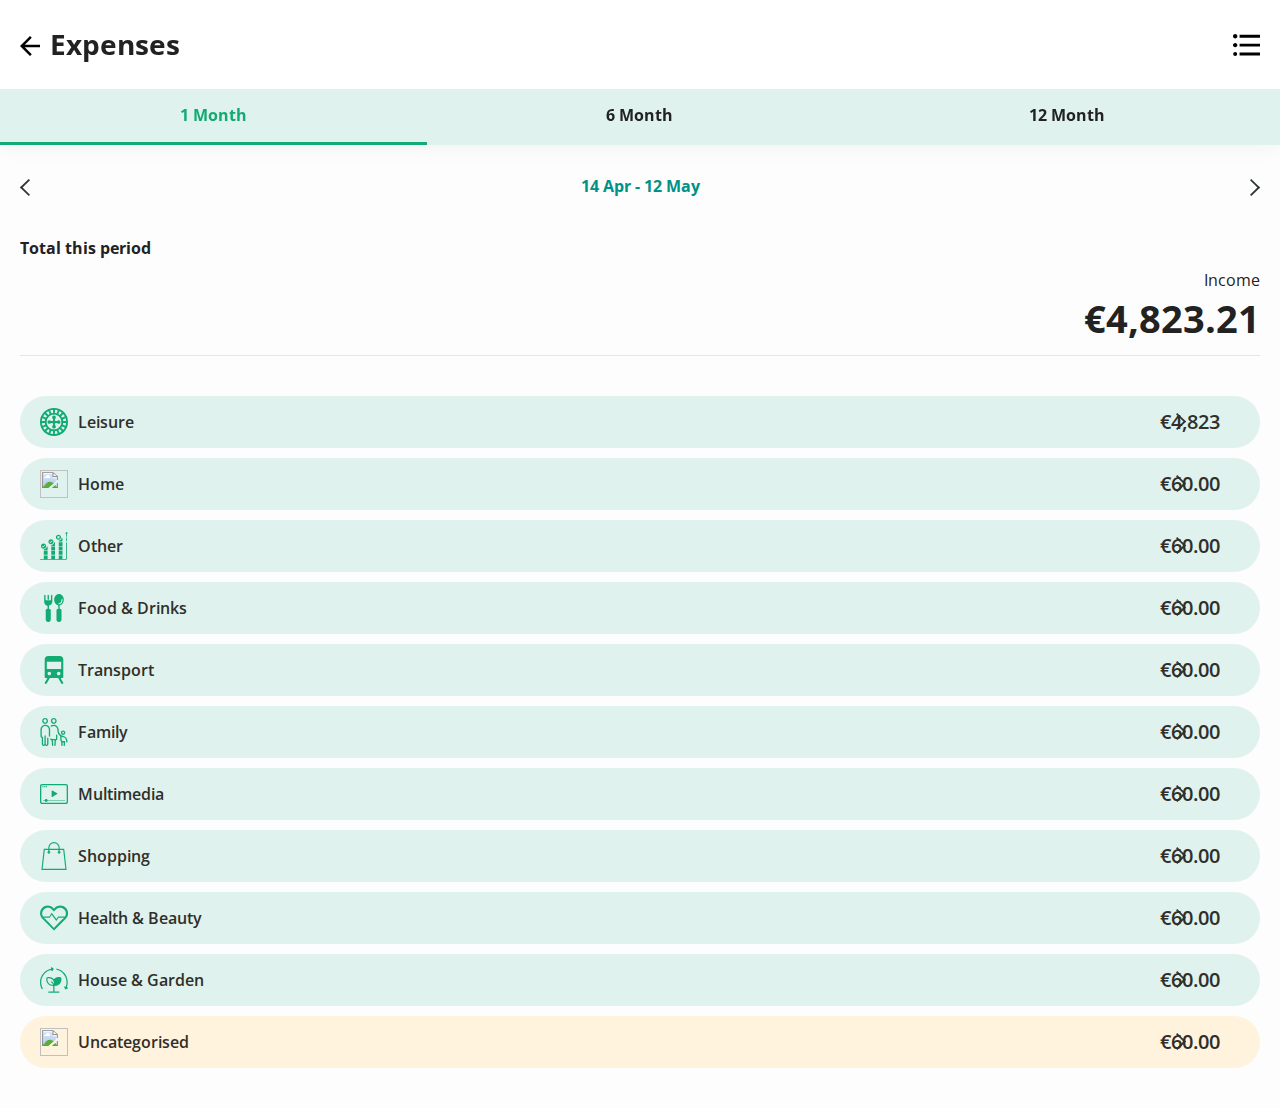
==== html/expense.html @ 887ee276 "html hisab" ====
<!DOCTYPE html>
<html lang="en">
<head>
<meta charset="utf-8">
<meta http-equiv="X-UA-Compatible" content="IE=edge">
<meta name="viewport" content="width=device-width, initial-scale=1, maximum-scale=1, user-scalable=0"/>
<meta name="description" content="">
<meta name="author" content="">
<title>Logging In</title>
<link href="css/all.min.css" rel="stylesheet">
<link href="css/slick-theme.css" rel="stylesheet">
<link href="css/slick.css" rel="stylesheet">
<link href="css/apexcharts.css" rel="stylesheet">
<link href="scss/style.css" rel="stylesheet">
</head>
<body class="green-theme">

<div class="top-bar-spacer"></div>
<div class="top-bar pb-0">
    <div class="default-lr-space d-flex justify-between align-center">
        <div class="top-bar-left">
            <a href="#" class="back-btn"><img src="images/arrow_back_icon.svg"></a>
            <h3>Expenses</h3>
        </div>
        <ul class="top-bar-right-menu">
            <li><a href="#"><img src="images/bulleted_format_list_icon.svg"></a></li>
        </ul>
    </div>
    <div class="tabs-list">
        <ul class="tabs">
            <li class="tab-link current" data-tab="month-1">1 Month</li>
            <li class="tab-link" data-tab="month-6">6 Month</li>
            <li class="tab-link" data-tab="month-12">12 Month</li>
        </ul>
    </div>
</div>

<div class="middle-content-block">

    <div class="tab-panel-block">
        <div class="tabs-content">
            <div id="month-1" class="tab-content current">
                <div class="default-lr-space tab-content-box">
                    <div class="income-content-box">
                        <div class="date-box">
                            <a href="#" class="np-angle prev-date"><img src="images/left_angle.svg"></a>
                            <label>14 Apr - 12 May</label>
                            <a href="#" class="np-angle next-date"><img src="images/right_angle.svg"></a>
                        </div>
                        <div class="total-this-period">
                            <p><strong>Total this period</strong></p>
                            <div class="text-right">
                                <p>Income</p>
                                <h1>&euro;4,823.21</h1>
                            </div>
                        </div>
                        <div class="ic-button-block">
                            <div class="button-style lightgreen-btn">
                                <a href="#" class="overlay-link"></a>
                                <div class="pb-left">
                                    <span class="period-icon">
                                        <img src="images/leisure_green.svg">
                                    </span>
                                    <h6>Leisure</h6>
                                </div>
                                <h5 class="period-price">&euro;4,823</h5>
                            </div>
                            <div class="button-style lightgreen-btn">
                                <a href="#" class="overlay-link"></a>
                                <div class="pb-left">
                                    <span class="period-icon">
                                        <img src="images/home.svg">
                                    </span>
                                    <h6>Home</h6>
                                </div>
                                <h5 class="period-price">&euro;60.00</h5>
                            </div>
                            <div class="button-style lightgreen-btn">
                                <a href="#" class="overlay-link"></a>
                                <div class="pb-left">
                                    <span class="period-icon">
                                        <img src="images/income-green.svg">
                                    </span>
                                    <h6>Other</h6>
                                </div>
                                <h5 class="period-price">&euro;60.00</h5>
                            </div>
                            <div class="button-style lightgreen-btn">
                                <a href="#" class="overlay-link"></a>
                                <div class="pb-left">
                                    <span class="period-icon">
                                        <img src="images/food-drink.svg">
                                    </span>
                                    <h6>Food & Drinks</h6>
                                </div>
                                <h5 class="period-price">&euro;60.00</h5>
                            </div>
                            <div class="button-style lightgreen-btn">
                                <a href="#" class="overlay-link"></a>
                                <div class="pb-left">
                                    <span class="period-icon">
                                        <img src="images/transport.svg">
                                    </span>
                                    <h6>Transport</h6>
                                </div>
                                <h5 class="period-price">&euro;60.00</h5>
                            </div>
                            <div class="button-style lightgreen-btn">
                                <a href="#" class="overlay-link"></a>
                                <div class="pb-left">
                                    <span class="period-icon">
                                        <img src="images/family.svg">
                                    </span>
                                    <h6>Family</h6>
                                </div>
                                <h5 class="period-price">&euro;60.00</h5>
                            </div>
                            <div class="button-style lightgreen-btn">
                                <a href="#" class="overlay-link"></a>
                                <div class="pb-left">
                                    <span class="period-icon">
                                        <img src="images/multimedia.svg">
                                    </span>
                                    <h6>Multimedia</h6>
                                </div>
                                <h5 class="period-price">&euro;60.00</h5>
                            </div>
                            <div class="button-style lightgreen-btn">
                                <a href="#" class="overlay-link"></a>
                                <div class="pb-left">
                                    <span class="period-icon">
                                        <img src="images/shopping.svg">
                                    </span>
                                    <h6>Shopping</h6>
                                </div>
                                <h5 class="period-price">&euro;60.00</h5>
                            </div>
                            <div class="button-style lightgreen-btn">
                                <a href="#" class="overlay-link"></a>
                                <div class="pb-left">
                                    <span class="period-icon">
                                        <img src="images/health.svg">
                                    </span>
                                    <h6>Health & Beauty</h6>
                                </div>
                                <h5 class="period-price">&euro;60.00</h5>
                            </div>
                            <div class="button-style lightgreen-btn">
                                <a href="#" class="overlay-link"></a>
                                <div class="pb-left">
                                    <span class="period-icon">
                                        <img src="images/house-garden.svg">
                                    </span>
                                    <h6>House & Garden</h6>
                                </div>
                                <h5 class="period-price">&euro;60.00</h5>
                            </div>
                            <div class="button-style lightyellow-btn">
                                <a href="#" class="overlay-link"></a>
                                <div class="pb-left">
                                    <span class="period-icon">
                                        <img src="images/question_mark.svg">
                                    </span>
                                    <h6>Uncategorised</h6>
                                </div>
                                <h5 class="period-price">&euro;60.00</h5>
                            </div>
                        </div>
                    </div>
                </div>
            </div>
            <div id="month-6" class="tab-content">
                <div class="default-lr-space filter-icon text-right">
                    <a href="#"><svg viewBox="0 0 24 24" id="magicoon-Regular" xmlns="http://www.w3.org/2000/svg"><g id="filter-Regular"><path id="filter-Regular-2" fill="#9e128f" data-name="filter-Regular" class="cls-1" d="M18.5,2.25H5.5A2.252,2.252,0,0,0,3.25,4.5V6.586a1.736,1.736,0,0,0,.513,1.237l5.121,5.121a1.246,1.246,0,0,1,.366.885V21a.75.75,0,0,0,1.2.6l4-3a.75.75,0,0,0,.3-.6V13.829a1.246,1.246,0,0,1,.366-.885l5.121-5.121a1.736,1.736,0,0,0,.513-1.237V4.5A2.252,2.252,0,0,0,18.5,2.25Zm-13,1.5h13a.75.75,0,0,1,.75.75V6.25H4.75V4.5A.75.75,0,0,1,5.5,3.75Zm8.556,8.134a2.73,2.73,0,0,0-.806,1.945v3.8L10.75,19.5V13.829a2.73,2.73,0,0,0-.806-1.945L5.811,7.75H18.189Z"/></g></svg></a>
                </div>
                <div class="default-lr-space average-prices-box">
                    <div class="col">
                        <label>Average Per Month</label>
                        <h1>&euro;5,941</h1>
                        <p>total &euro;35,645</p>
                    </div>
                    <div class="col">
                        <label>This Month</label>
                        <h1>&euro;4,823</h1>
                        <p>Still 2 days left</p>
                    </div>
                </div>
                <div class="chart-block">
                    <div id="average-month6-chart"></div>
                </div>
            </div>
            <div id="month-12" class="tab-content">
                <div class="default-lr-space filter-icon text-right">
                    <a href="#"><svg viewBox="0 0 24 24" id="magicoon-Regular" xmlns="http://www.w3.org/2000/svg"><g id="filter-Regular"><path id="filter-Regular-2" fill="#9e128f" data-name="filter-Regular" class="cls-1" d="M18.5,2.25H5.5A2.252,2.252,0,0,0,3.25,4.5V6.586a1.736,1.736,0,0,0,.513,1.237l5.121,5.121a1.246,1.246,0,0,1,.366.885V21a.75.75,0,0,0,1.2.6l4-3a.75.75,0,0,0,.3-.6V13.829a1.246,1.246,0,0,1,.366-.885l5.121-5.121a1.736,1.736,0,0,0,.513-1.237V4.5A2.252,2.252,0,0,0,18.5,2.25Zm-13,1.5h13a.75.75,0,0,1,.75.75V6.25H4.75V4.5A.75.75,0,0,1,5.5,3.75Zm8.556,8.134a2.73,2.73,0,0,0-.806,1.945v3.8L10.75,19.5V13.829a2.73,2.73,0,0,0-.806-1.945L5.811,7.75H18.189Z"/></g></svg></a>
                </div>
                <div class="default-lr-space average-prices-box">
                    <div class="col">
                        <label>Average Per Month</label>
                        <h1>&euro;5,941</h1>
                        <p>total &euro;35,645</p>
                    </div>
                    <div class="col">
                        <label>This Month</label>
                        <h1>&euro;4,823</h1>
                        <p>Still 2 days left</p>
                    </div>
                </div>
                <div class="chart-block">
                    <div id="average-month12-chart"></div>
                </div>
            </div>
        </div>
    </div>
    
</div>

<script src="js/jquery.min.js"></script>
<script src="js/slick.min.js"></script>
<script src="js/apexcharts.min.js"></script>
<script src="js/custom.js"></script>
<script src="js/charts_custom.js"></script>
</body>
</html>
---- html/css/apexcharts.css ----
.apexcharts-canvas {
  position: relative;
  user-select: none;
  /* cannot give overflow: hidden as it will crop tooltips which overflow outside chart area */
}


/* scrollbar is not visible by default for legend, hence forcing the visibility */
.apexcharts-canvas ::-webkit-scrollbar {
  -webkit-appearance: none;
  width: 6px;
}

.apexcharts-canvas ::-webkit-scrollbar-thumb {
  border-radius: 4px;
  background-color: rgba(0, 0, 0, .5);
  box-shadow: 0 0 1px rgba(255, 255, 255, .5);
  -webkit-box-shadow: 0 0 1px rgba(255, 255, 255, .5);
}


.apexcharts-inner {
  position: relative;
}

.apexcharts-text tspan {
  font-family: inherit;
}

.legend-mouseover-inactive {
  transition: 0.15s ease all;
  opacity: 0.20;
}

.apexcharts-series-collapsed {
  opacity: 0;
}

.apexcharts-tooltip {
  border-radius: 5px;
  box-shadow: 2px 2px 6px -4px #999;
  cursor: default;
  font-size: 14px;
  left: 62px;
  opacity: 0;
  pointer-events: none;
  position: absolute;
  top: 20px;
  display: flex;
  flex-direction: column;
  overflow: hidden;
  white-space: nowrap;
  z-index: 12;
  transition: 0.15s ease all;
}

.apexcharts-tooltip.apexcharts-active {
  opacity: 1;
  transition: 0.15s ease all;
}

.apexcharts-tooltip.apexcharts-theme-light {
  border: 1px solid #e3e3e3;
  background: rgba(255, 255, 255, 0.96);
}

.apexcharts-tooltip.apexcharts-theme-dark {
  color: #fff;
  background: rgba(30, 30, 30, 0.8);
}

.apexcharts-tooltip * {
  font-family: inherit;
}


.apexcharts-tooltip-title {
  padding: 6px;
  font-size: 15px;
  margin-bottom: 4px;
}

.apexcharts-tooltip.apexcharts-theme-light .apexcharts-tooltip-title {
  background: #ECEFF1;
  border-bottom: 1px solid #ddd;
}

.apexcharts-tooltip.apexcharts-theme-dark .apexcharts-tooltip-title {
  background: rgba(0, 0, 0, 0.7);
  border-bottom: 1px solid #333;
}

.apexcharts-tooltip-text-y-value,
.apexcharts-tooltip-text-goals-value,
.apexcharts-tooltip-text-z-value {
  display: inline-block;
  font-weight: 600;
  margin-left: 5px;
}

.apexcharts-tooltip-title:empty,
.apexcharts-tooltip-text-y-label:empty,
.apexcharts-tooltip-text-y-value:empty,
.apexcharts-tooltip-text-goals-label:empty,
.apexcharts-tooltip-text-goals-value:empty,
.apexcharts-tooltip-text-z-value:empty {
  display: none;
}

.apexcharts-tooltip-text-y-value,
.apexcharts-tooltip-text-goals-value,
.apexcharts-tooltip-text-z-value {
  font-weight: 600;
}

.apexcharts-tooltip-text-goals-label, 
.apexcharts-tooltip-text-goals-value {
  padding: 6px 0 5px;
}

.apexcharts-tooltip-goals-group, 
.apexcharts-tooltip-text-goals-label, 
.apexcharts-tooltip-text-goals-value {
  display: flex;
}
.apexcharts-tooltip-text-goals-label:not(:empty),
.apexcharts-tooltip-text-goals-value:not(:empty) {
  margin-top: -6px;
}

.apexcharts-tooltip-marker {
  width: 12px;
  height: 12px;
  position: relative;
  top: 0px;
  margin-right: 10px;
  border-radius: 50%;
}

.apexcharts-tooltip-series-group {
  padding: 0 10px;
  display: none;
  text-align: left;
  justify-content: left;
  align-items: center;
}

.apexcharts-tooltip-series-group.apexcharts-active .apexcharts-tooltip-marker {
  opacity: 1;
}

.apexcharts-tooltip-series-group.apexcharts-active,
.apexcharts-tooltip-series-group:last-child {
  padding-bottom: 4px;
}

.apexcharts-tooltip-series-group-hidden {
  opacity: 0;
  height: 0;
  line-height: 0;
  padding: 0 !important;
}

.apexcharts-tooltip-y-group {
  padding: 6px 0 5px;
}

.apexcharts-tooltip-box, .apexcharts-custom-tooltip {
  padding: 4px 8px;
}

.apexcharts-tooltip-boxPlot {
  display: flex;
  flex-direction: column-reverse;
}

.apexcharts-tooltip-box>div {
  margin: 4px 0;
}

.apexcharts-tooltip-box span.value {
  font-weight: bold;
}

.apexcharts-tooltip-rangebar {
  padding: 5px 8px;
}

.apexcharts-tooltip-rangebar .category {
  font-weight: 600;
  color: #777;
}

.apexcharts-tooltip-rangebar .series-name {
  font-weight: bold;
  display: block;
  margin-bottom: 5px;
}

.apexcharts-xaxistooltip {
  opacity: 0;
  padding: 9px 10px;
  pointer-events: none;
  color: #373d3f;
  font-size: 13px;
  text-align: center;
  border-radius: 2px;
  position: absolute;
  z-index: 10;
  background: #ECEFF1;
  border: 1px solid #90A4AE;
  transition: 0.15s ease all;
}

.apexcharts-xaxistooltip.apexcharts-theme-dark {
  background: rgba(0, 0, 0, 0.7);
  border: 1px solid rgba(0, 0, 0, 0.5);
  color: #fff;
}

.apexcharts-xaxistooltip:after,
.apexcharts-xaxistooltip:before {
  left: 50%;
  border: solid transparent;
  content: " ";
  height: 0;
  width: 0;
  position: absolute;
  pointer-events: none;
}

.apexcharts-xaxistooltip:after {
  border-color: rgba(236, 239, 241, 0);
  border-width: 6px;
  margin-left: -6px;
}

.apexcharts-xaxistooltip:before {
  border-color: rgba(144, 164, 174, 0);
  border-width: 7px;
  margin-left: -7px;
}

.apexcharts-xaxistooltip-bottom:after,
.apexcharts-xaxistooltip-bottom:before {
  bottom: 100%;
}

.apexcharts-xaxistooltip-top:after,
.apexcharts-xaxistooltip-top:before {
  top: 100%;
}

.apexcharts-xaxistooltip-bottom:after {
  border-bottom-color: #ECEFF1;
}

.apexcharts-xaxistooltip-bottom:before {
  border-bottom-color: #90A4AE;
}

.apexcharts-xaxistooltip-bottom.apexcharts-theme-dark:after {
  border-bottom-color: rgba(0, 0, 0, 0.5);
}

.apexcharts-xaxistooltip-bottom.apexcharts-theme-dark:before {
  border-bottom-color: rgba(0, 0, 0, 0.5);
}

.apexcharts-xaxistooltip-top:after {
  border-top-color: #ECEFF1
}

.apexcharts-xaxistooltip-top:before {
  border-top-color: #90A4AE;
}

.apexcharts-xaxistooltip-top.apexcharts-theme-dark:after {
  border-top-color: rgba(0, 0, 0, 0.5);
}

.apexcharts-xaxistooltip-top.apexcharts-theme-dark:before {
  border-top-color: rgba(0, 0, 0, 0.5);
}

.apexcharts-xaxistooltip.apexcharts-active {
  opacity: 1;
  transition: 0.15s ease all;
}

.apexcharts-yaxistooltip {
  opacity: 0;
  padding: 4px 10px;
  pointer-events: none;
  color: #373d3f;
  font-size: 13px;
  text-align: center;
  border-radius: 2px;
  position: absolute;
  z-index: 10;
  background: #ECEFF1;
  border: 1px solid #90A4AE;
}

.apexcharts-yaxistooltip.apexcharts-theme-dark {
  background: rgba(0, 0, 0, 0.7);
  border: 1px solid rgba(0, 0, 0, 0.5);
  color: #fff;
}

.apexcharts-yaxistooltip:after,
.apexcharts-yaxistooltip:before {
  top: 50%;
  border: solid transparent;
  content: " ";
  height: 0;
  width: 0;
  position: absolute;
  pointer-events: none;
}

.apexcharts-yaxistooltip:after {
  border-color: rgba(236, 239, 241, 0);
  border-width: 6px;
  margin-top: -6px;
}

.apexcharts-yaxistooltip:before {
  border-color: rgba(144, 164, 174, 0);
  border-width: 7px;
  margin-top: -7px;
}

.apexcharts-yaxistooltip-left:after,
.apexcharts-yaxistooltip-left:before {
  left: 100%;
}

.apexcharts-yaxistooltip-right:after,
.apexcharts-yaxistooltip-right:before {
  right: 100%;
}

.apexcharts-yaxistooltip-left:after {
  border-left-color: #ECEFF1;
}

.apexcharts-yaxistooltip-left:before {
  border-left-color: #90A4AE;
}

.apexcharts-yaxistooltip-left.apexcharts-theme-dark:after {
  border-left-color: rgba(0, 0, 0, 0.5);
}

.apexcharts-yaxistooltip-left.apexcharts-theme-dark:before {
  border-left-color: rgba(0, 0, 0, 0.5);
}

.apexcharts-yaxistooltip-right:after {
  border-right-color: #ECEFF1;
}

.apexcharts-yaxistooltip-right:before {
  border-right-color: #90A4AE;
}

.apexcharts-yaxistooltip-right.apexcharts-theme-dark:after {
  border-right-color: rgba(0, 0, 0, 0.5);
}

.apexcharts-yaxistooltip-right.apexcharts-theme-dark:before {
  border-right-color: rgba(0, 0, 0, 0.5);
}

.apexcharts-yaxistooltip.apexcharts-active {
  opacity: 1;
}

.apexcharts-yaxistooltip-hidden {
  display: none;
}

.apexcharts-xcrosshairs,
.apexcharts-ycrosshairs {
  pointer-events: none;
  opacity: 0;
  transition: 0.15s ease all;
}

.apexcharts-xcrosshairs.apexcharts-active,
.apexcharts-ycrosshairs.apexcharts-active {
  opacity: 1;
  transition: 0.15s ease all;
}

.apexcharts-ycrosshairs-hidden {
  opacity: 0;
}

.apexcharts-selection-rect {
  cursor: move;
}

.svg_select_boundingRect, .svg_select_points_rot {
  pointer-events: none;
  opacity: 0;
  visibility: hidden;
}
.apexcharts-selection-rect + g .svg_select_boundingRect,
.apexcharts-selection-rect + g .svg_select_points_rot {
  opacity: 0;
  visibility: hidden;
}

.apexcharts-selection-rect + g .svg_select_points_l,
.apexcharts-selection-rect + g .svg_select_points_r {
  cursor: ew-resize;
  opacity: 1;
  visibility: visible;
}

.svg_select_points {
  fill: #efefef;
  stroke: #333;
  rx: 2;
}

.apexcharts-svg.apexcharts-zoomable.hovering-zoom {
  cursor: crosshair
}

.apexcharts-svg.apexcharts-zoomable.hovering-pan {
  cursor: move
}

.apexcharts-zoom-icon,
.apexcharts-zoomin-icon,
.apexcharts-zoomout-icon,
.apexcharts-reset-icon,
.apexcharts-pan-icon,
.apexcharts-selection-icon,
.apexcharts-menu-icon,
.apexcharts-toolbar-custom-icon {
  cursor: pointer;
  width: 20px;
  height: 20px;
  line-height: 24px;
  color: #6E8192;
  text-align: center;
}

.apexcharts-zoom-icon svg,
.apexcharts-zoomin-icon svg,
.apexcharts-zoomout-icon svg,
.apexcharts-reset-icon svg,
.apexcharts-menu-icon svg {
  fill: #6E8192;
}

.apexcharts-selection-icon svg {
  fill: #444;
  transform: scale(0.76)
}

.apexcharts-theme-dark .apexcharts-zoom-icon svg,
.apexcharts-theme-dark .apexcharts-zoomin-icon svg,
.apexcharts-theme-dark .apexcharts-zoomout-icon svg,
.apexcharts-theme-dark .apexcharts-reset-icon svg,
.apexcharts-theme-dark .apexcharts-pan-icon svg,
.apexcharts-theme-dark .apexcharts-selection-icon svg,
.apexcharts-theme-dark .apexcharts-menu-icon svg,
.apexcharts-theme-dark .apexcharts-toolbar-custom-icon svg {
  fill: #f3f4f5;
}

.apexcharts-canvas .apexcharts-zoom-icon.apexcharts-selected svg,
.apexcharts-canvas .apexcharts-selection-icon.apexcharts-selected svg,
.apexcharts-canvas .apexcharts-reset-zoom-icon.apexcharts-selected svg {
  fill: #008FFB;
}

.apexcharts-theme-light .apexcharts-selection-icon:not(.apexcharts-selected):hover svg,
.apexcharts-theme-light .apexcharts-zoom-icon:not(.apexcharts-selected):hover svg,
.apexcharts-theme-light .apexcharts-zoomin-icon:hover svg,
.apexcharts-theme-light .apexcharts-zoomout-icon:hover svg,
.apexcharts-theme-light .apexcharts-reset-icon:hover svg,
.apexcharts-theme-light .apexcharts-menu-icon:hover svg {
  fill: #333;
}

.apexcharts-selection-icon,
.apexcharts-menu-icon {
  position: relative;
}

.apexcharts-reset-icon {
  margin-left: 5px;
}

.apexcharts-zoom-icon,
.apexcharts-reset-icon,
.apexcharts-menu-icon {
  transform: scale(0.85);
}

.apexcharts-zoomin-icon,
.apexcharts-zoomout-icon {
  transform: scale(0.7)
}

.apexcharts-zoomout-icon {
  margin-right: 3px;
}

.apexcharts-pan-icon {
  transform: scale(0.62);
  position: relative;
  left: 1px;
  top: 0px;
}

.apexcharts-pan-icon svg {
  fill: #fff;
  stroke: #6E8192;
  stroke-width: 2;
}

.apexcharts-pan-icon.apexcharts-selected svg {
  stroke: #008FFB;
}

.apexcharts-pan-icon:not(.apexcharts-selected):hover svg {
  stroke: #333;
}

.apexcharts-toolbar {
  position: absolute;
  z-index: 11;
  max-width: 176px;
  text-align: right;
  border-radius: 3px;
  padding: 0px 6px 2px 6px;
  display: flex;
  justify-content: space-between;
  align-items: center;
}

.apexcharts-menu {
  background: #fff;
  position: absolute;
  top: 100%;
  border: 1px solid #ddd;
  border-radius: 3px;
  padding: 3px;
  right: 10px;
  opacity: 0;
  min-width: 110px;
  transition: 0.15s ease all;
  pointer-events: none;
}

.apexcharts-menu.apexcharts-menu-open {
  opacity: 1;
  pointer-events: all;
  transition: 0.15s ease all;
}

.apexcharts-menu-item {
  padding: 6px 7px;
  font-size: 12px;
  cursor: pointer;
}

.apexcharts-theme-light .apexcharts-menu-item:hover {
  background: #eee;
}

.apexcharts-theme-dark .apexcharts-menu {
  background: rgba(0, 0, 0, 0.7);
  color: #fff;
}

@media screen and (min-width: 768px) {
  .apexcharts-canvas:hover .apexcharts-toolbar {
    opacity: 1;
  }
}

.apexcharts-datalabel.apexcharts-element-hidden {
  opacity: 0;
}

.apexcharts-pie-label,
.apexcharts-datalabels,
.apexcharts-datalabel,
.apexcharts-datalabel-label,
.apexcharts-datalabel-value {
  cursor: default;
  pointer-events: none;
}

.apexcharts-pie-label-delay {
  opacity: 0;
  animation-name: opaque;
  animation-duration: 0.3s;
  animation-fill-mode: forwards;
  animation-timing-function: ease;
}

.apexcharts-canvas .apexcharts-element-hidden {
  opacity: 0;
}

.apexcharts-hide .apexcharts-series-points {
  opacity: 0;
}

.apexcharts-gridline,
.apexcharts-annotation-rect,
.apexcharts-tooltip .apexcharts-marker,
.apexcharts-area-series .apexcharts-area,
.apexcharts-line,
.apexcharts-zoom-rect,
.apexcharts-toolbar svg,
.apexcharts-area-series .apexcharts-series-markers .apexcharts-marker.no-pointer-events,
.apexcharts-line-series .apexcharts-series-markers .apexcharts-marker.no-pointer-events,
.apexcharts-radar-series path,
.apexcharts-radar-series polygon {
  pointer-events: none;
}


/* markers */

.apexcharts-marker {
  transition: 0.15s ease all;
}

@keyframes opaque {
  0% {
    opacity: 0;
  }
  100% {
    opacity: 1;
  }
}


/* Resize generated styles */

@keyframes resizeanim {
  from {
    opacity: 0;
  }
  to {
    opacity: 0;
  }
}

.resize-triggers {
  animation: 1ms resizeanim;
  visibility: hidden;
  opacity: 0;
}

.resize-triggers,
.resize-triggers>div,
.contract-trigger:before {
  content: " ";
  display: block;
  position: absolute;
  top: 0;
  left: 0;
  height: 100%;
  width: 100%;
  overflow: hidden;
}

.resize-triggers>div {
  background: #eee;
  overflow: auto;
}

.contract-trigger:before {
  width: 200%;
  height: 200%;
}
---- html/scss/style.css ----
@charset "UTF-8";
@import url("https://fonts.googleapis.com/css2?family=Open+Sans:ital,wght@0,300;0,400;0,500;0,600;0,700;0,800;1,300;1,400;1,500;1,600;1,700;1,800&display=swap");
* {
  -webkit-box-sizing: border-box;
  -ms-box-sizing: border-box;
  box-sizing: border-box;
  -webkit-font-smoothing: antialiased;
  -moz-osx-font-smoothing: grayscale;
  -webkit-text-size-adjust: none;
}

html, body {
  margin: 0px;
  font-size: 16px;
  line-height: 1.4em;
  overflow-x: hidden;
  color: #222222;
  font-family: "Open Sans", sans-serif;
  outline: 0px !important;
  letter-spacing: normal;
  background-color: #fdfdfd;
  min-height: 100vh;
}

b, strong {
  font-weight: 700;
}

img {
  max-width: 100%;
  display: inline-block;
  border: 0;
  outline: none;
  height: auto;
  outline: 0px !important;
  vertical-align: middle;
}

a {
  text-decoration: none;
  color: #222222;
  outline: 0px !important;
  -webkit-transition: all 0.3s ease-in-out 0s;
  transition: all 0.3s ease-in-out 0s;
}

.btn, input[type="submit"] {
  text-decoration: none;
  display: inline-block;
  text-transform: uppercase;
  min-width: 70px;
  font-family: "Open Sans", sans-serif;
  font-weight: 700;
  text-align: center;
  padding: 7px 12px;
  font-size: 13px;
  letter-spacing: 0px;
  background-color: #25d19f;
  color: #ffffff;
  border: 0px;
  line-height: normal;
  -webkit-box-shadow: none !important;
          box-shadow: none !important;
  border-radius: 6px;
}

.btn-danger.btn, input.btn-danger[type="submit"] {
  background-color: #e82323;
  color: #ffffff;
}

.remove-btn.btn, input.remove-btn[type="submit"] {
  background-color: #e82323;
}

.btn-with-icon.btn, input.btn-with-icon[type="submit"] {
  display: -webkit-box;
  display: -ms-flexbox;
  display: flex;
  -webkit-box-align: center;
      -ms-flex-align: center;
          align-items: center;
  -ms-flex-wrap: wrap;
      flex-wrap: wrap;
  -webkit-box-pack: center;
      -ms-flex-pack: center;
          justify-content: center;
}

.btn-with-icon.btn span, input.btn-with-icon[type="submit"] span {
  display: -webkit-box;
  display: -ms-flexbox;
  display: flex;
  -webkit-box-align: center;
      -ms-flex-align: center;
          align-items: center;
  padding-right: 10px;
}

.btn-with-icon.btn span img, input.btn-with-icon[type="submit"] span img {
  width: 15px;
}

.btn:hover, input:hover[type="submit"] {
  background-color: #12ab73;
  color: #ffffff;
}

.btn, input[type="submit"] {
  outline: 0px !important;
  cursor: pointer;
}

.inline-btns {
  width: 100%;
  display: -webkit-box;
  display: -ms-flexbox;
  display: flex;
  -ms-flex-wrap: wrap;
      flex-wrap: wrap;
}

.inline-btns .btn {
  margin-right: 5px;
}

h1, h2, h3, h4, h5 {
  font-weight: normal;
  margin: 0 0 20px 0;
  font-family: "Open Sans", sans-serif;
  letter-spacing: normal;
  line-height: 1.4;
}

h1 {
  font-size: 38px;
}

@media (max-width: 1199px) {
  h1 {
    font-size: 36px;
  }
}

@media (max-width: 767px) {
  h1 {
    font-size: 32px;
  }
}

@media (max-width: 639px) {
  h1 {
    font-size: 30px;
  }
}

h2 {
  font-size: 32px;
  font-weight: 500;
}

@media (max-width: 1199px) {
  h2 {
    font-size: 28px;
  }
}

@media (max-width: 639px) {
  h2 {
    font-size: 24px;
  }
}

h3 {
  font-size: 28px;
}

@media (max-width: 1199px) {
  h3 {
    font-size: 26px;
  }
}

@media (max-width: 639px) {
  h3 {
    font-size: 22px;
  }
}

h4 {
  font-size: 24px;
}

@media (max-width: 1199px) {
  h4 {
    font-size: 22px;
  }
}

@media (max-width: 639px) {
  h4 {
    font-size: 20px;
  }
}

h5 {
  font-size: 20px;
}

@media (max-width: 639px) {
  h5 {
    font-size: 18px;
  }
}

h6 {
  font-size: 16px;
  margin: 0 0 20px 0;
  font-weight: 600;
  font-family: "Open Sans", sans-serif;
}

p {
  margin: 0 0 20px;
  letter-spacing: normal;
}

.overlay-link {
  position: absolute;
  top: 0;
  bottom: 0;
  left: 0;
  right: 0;
  z-index: 9;
}

sup {
  font-size: 0.6em;
}

table {
  empty-cells: show;
  border-collapse: collapse;
  border-spacing: 0;
  margin-bottom: 15px;
  border: 1px solid #000000;
}

table td {
  padding: 0.5em 1em;
  border-width: 0 0 0 1px;
  font-size: inherit;
  margin: 0;
  overflow: visible;
  border-left: 1px solid #000000;
  border-bottom: 1px solid #000000;
}

table td:first-child {
  border-left-width: 0;
}

table th {
  padding: 0.5em 1em;
  border-width: 0 0 0 1px;
  font-size: inherit;
  margin: 0;
  overflow: visible;
  border-left: 1px solid #000000;
  border-bottom: 1px solid #000000;
}

table th:first-child {
  border-left-width: 0;
}

thead {
  text-align: left;
  vertical-align: bottom;
  background-color: #000000;
  color: #000000;
}

ul:not([class]) {
  margin: 0px;
  padding: 0px 0 15px 20px;
}

ul:not([class]) li {
  margin: 0px;
  padding: 0 0 10px;
  list-style-type: none;
  list-style-position: outside;
  position: relative;
}

ul:not([class]) li::before {
  content: "•";
  position: relative;
  left: -12px;
  color: #000000;
}

ol:not([class]) {
  margin: 0px;
  padding: 0px 0 9px 20px;
  counter-reset: number;
}

ol:not([class]) li {
  margin: 0px;
  padding: 0 0 14px;
  list-style-position: outside;
  list-style: none;
  position: relative;
  counter-increment: number;
}

ol:not([class]) li::before {
  content: counter(number) ". ";
  position: relative;
  left: -12px;
  color: #000000;
}

input, select, .form-control {
  -webkit-appearance: none;
  -moz-appearance: none;
  appearance: none;
  outline: 0px !important;
  width: 100%;
  border-radius: 0px !important;
  background-color: #ffffff;
  border: 1px solid #e5e5e5;
  color: #222222;
  font-size: 14px;
  font-weight: 400;
  font-family: "Open Sans", sans-serif;
  -webkit-box-shadow: none !important;
          box-shadow: none !important;
  padding: 0px 15px;
  height: 40px;
  line-height: 39px;
  background-repeat: no-repeat;
  background-position: 96% center;
  background-size: 18px;
}

input:focus, select:focus, .form-control:focus {
  outline: none;
}

input:focus, select:focus, .form-control:focus {
  border-color: #009187;
}

.email {
  background-image: url("../images/email.png");
}

.password {
  background-image: url("../images/lock.png");
}

.user {
  background-image: url("../images/user.png");
}

.code {
  background-image: url("../images/binary-code.png");
  background-size: 20px;
}

select {
  background-image: url("../images/angle.png");
  background-size: 14px;
}

input[type="search"] {
  background-image: url("../images/search_icon-gray.svg");
  background-position: 97% 50%;
  background-size: 22px;
}

input[type="submit"] {
  width: auto;
  height: auto;
  line-height: normal;
  border-radius: 5px !important;
}

input[type="radio"] {
  appearance: inherit;
  -webkit-appearance: radio;
  -moz-appearance: radio;
  width: 18px;
  height: 18px;
  vertical-align: middle;
}

input[type="checkbox"] {
  appearance: inherit;
  -webkit-appearance: checkbox;
  -moz-appearance: checkbox;
  width: 18px;
  height: 18px;
  vertical-align: middle;
}

input[type="date"] {
  text-transform: uppercase;
  -webkit-appearance: none;
  -moz-appearance: none;
  background-image: url(../images/calendar.png);
  background-repeat: no-repeat;
  background-position: 93% 50%;
  background-size: 18px;
  position: relative;
}

input[type="date"]::-webkit-inner-spin-button,
input[type="date"]::-webkit-calendar-picker-indicator {
  position: absolute;
  left: 0;
  right: 0;
  top: 0;
  bottom: 0;
  width: 100%;
  height: 100%;
  color: transparent;
  background-color: transparent;
  opacity: 0;
}

textarea {
  -webkit-appearance: none;
  -moz-appearance: none;
  appearance: none;
  outline: 0px !important;
  line-height: normal;
  height: 100px;
}

textarea:focus {
  outline: none;
}

textarea.form-control {
  height: 100px;
  line-height: normal;
}

select {
  outline: 0px !important;
}

.custom-control {
  padding-left: 0px;
  cursor: pointer;
}

.custom-control .custom-control-label {
  padding-left: 28px;
  cursor: pointer;
}

.custom-control .custom-control-label a {
  color: #e82323;
}

.custom-control .custom-control-input {
  width: 100%;
  height: 100%;
  left: 0px;
  right: 0;
  cursor: pointer;
}

.custom-control .custom-control-input:active ~ .custom-control-label::before {
  background-color: #ffffff;
}

.custom-control .custom-control-input:checked ~ .custom-control-label::before {
  background-color: #ffffff;
  border-color: #000000;
}

.custom-control .custom-control-input:checked ~ .custom-control-label::after {
  background-image: none;
  opacity: 1;
  visibility: visible;
}

.custom-control .custom-control-label::before {
  border: 1px solid #636466;
  background-color: #ffffff;
  width: 18px;
  height: 18px;
  left: 1px;
  top: 4px;
  -webkit-box-shadow: none !important;
          box-shadow: none !important;
}

.custom-control .custom-control-label::after {
  top: 9px;
  left: 6px;
  width: 8px;
  height: 8px;
  background-color: #000000;
  background-image: none;
  opacity: 0;
  visibility: hidden;
  -webkit-transition: all .5s;
  transition: all .5s;
  border-radius: 50%;
}

.custom-control.custom-checkbox .custom-control-label::after {
  left: 8px;
  top: 7px;
  width: 5px;
  height: 10px;
  border: solid #ff7129;
  border-width: 0 2px 2px 0;
  border-radius: 0px;
  background: none;
  -webkit-transform: rotate(45deg);
  transform: rotate(45deg);
}

.form-text {
  color: #ff7129;
}

::-webkit-input-placeholder {
  color: #636466;
  font-family: "Open Sans", sans-serif;
  opacity: 1;
}

::-moz-placeholder {
  color: #636466;
  font-family: "Open Sans", sans-serif;
  opacity: 1;
}

:-ms-input-placeholder {
  color: #636466;
  font-family: "Open Sans", sans-serif;
  opacity: 1;
}

:-moz-placeholder {
  color: #636466;
  font-family: "Open Sans", sans-serif;
  opacity: 1;
}

.d-flex {
  display: -webkit-box;
  display: -ms-flexbox;
  display: flex;
}

.flex-wrap {
  -ms-flex-wrap: wrap;
      flex-wrap: wrap;
}

.align-center {
  -webkit-box-align: center;
      -ms-flex-align: center;
          align-items: center;
}

.align-start {
  -webkit-box-align: start;
      -ms-flex-align: start;
          align-items: flex-start;
}

.align-end {
  -webkit-box-align: end;
      -ms-flex-align: end;
          align-items: flex-end;
}

.justify-center {
  -webkit-box-pack: center;
      -ms-flex-pack: center;
          justify-content: center;
}

.justify-start {
  -webkit-box-pack: start;
      -ms-flex-pack: start;
          justify-content: flex-start;
}

.justify-end {
  -webkit-box-pack: end;
      -ms-flex-pack: end;
          justify-content: flex-end;
}

.justify-between {
  -webkit-box-pack: justify;
      -ms-flex-pack: justify;
          justify-content: space-between;
}

.p-0 {
  padding: 0px;
}

.m-0 {
  margin: 0px;
}

.h-100 {
  height: 100%;
}

.default-lr-space {
  padding-left: 20px;
  padding-right: 20px;
}

.middle-content-block {
  width: 100%;
}

.link-text {
  font-weight: 600;
  color: #009187;
  text-transform: uppercase;
}

.section-title {
  width: 100%;
}

.section-title h5 {
  font-weight: 600;
}

.section-title .only-icon-btn {
  margin-top: 5px;
}

.section-title .sub-title {
  margin-bottom: 20px;
}

.section-title .sub-title h5 {
  margin-bottom: 2px;
}

.section-title .sub-title p {
  font-size: 14px;
  font-weight: 500;
  margin: 0;
}

.section-title .sidetitle-btns {
  width: auto;
  display: -webkit-box;
  display: -ms-flexbox;
  display: flex;
  -ms-flex-wrap: wrap;
      flex-wrap: wrap;
}

.section-title .sidetitle-btns .only-icon-btn {
  margin-left: 10px;
}

.section-title .sidetitle-btns .only-icon-btn img {
  max-height: 16px;
}

.section-title.expense-date-title h6 {
  color: #acacac;
  font-weight: 500;
}

.animated-progress {
  width: 100%;
  height: 15px;
  border-radius: 50px;
  overflow: hidden;
  position: relative;
  background-color: #e5e5e5;
}

.animated-progress.sm-progress {
  height: 7px;
}

.animated-progress.yellow-progress span {
  background-color: #ffaa17;
}

.animated-progress span {
  height: 100%;
  display: block;
  width: 0;
  line-height: 30px;
  position: absolute;
  text-align: end;
  padding-right: 5px;
  background-color: #25d19f;
  font-size: 0;
}

.default-box-style {
  padding: 20px;
  background-color: #ffffff;
  -webkit-box-shadow: 0px 0px 10px 0px rgba(0, 0, 0, 0.07);
          box-shadow: 0px 0px 10px 0px rgba(0, 0, 0, 0.07);
  border-radius: 7px;
  margin-bottom: 20px;
}

.default-full-box-style {
  width: 100%;
  padding: 20px;
}

.only-icon-btn {
  width: auto;
  padding: 0;
  display: inline-block;
}

.only-icon-btn img {
  width: 20px;
  max-height: 17px;
}

.border-0 {
  border: 0 !important;
}

.pb-0 {
  padding-bottom: 0 !important;
}

.text-right {
  text-align: right;
}

.text-left {
  text-align: left;
}

.text-center {
  text-align: center;
}

nav {
  width: auto;
  display: -webkit-box;
  display: -ms-flexbox;
  display: flex;
  -ms-flex-wrap: wrap;
      flex-wrap: wrap;
  -webkit-box-align: center;
      -ms-flex-align: center;
          align-items: center;
}

nav .close-btn {
  display: none;
}

nav ul {
  padding: 0px;
  margin: 0px;
  line-height: normal;
  display: -webkit-box;
  display: -ms-flexbox;
  display: flex;
  -ms-flex-wrap: wrap;
      flex-wrap: wrap;
}

nav ul li {
  display: inline-block;
  list-style: none;
  padding: 0px 10px;
  border-right: 1px solid #2f2f2b;
  line-height: 1.1em;
}

nav ul li::before {
  display: none;
}

nav ul li:first-child {
  padding-left: 0px;
}

nav ul li:last-child {
  padding-right: 0px;
  border-right: 0px;
}

nav ul li a {
  display: inline-block;
  font-family: "Open Sans", sans-serif;
  text-transform: uppercase;
  color: #2f2f2b;
  font-weight: 500;
  text-decoration: none;
  font-size: 15px;
}

nav ul li a:hover {
  color: #ff7129;
  text-decoration: none;
}

nav ul li a span {
  padding-right: 5px;
}

@media (max-width: 1023px) {
  nav ul li a span {
    padding-right: 10px;
  }
}

nav ul li.current-menu-item a {
  color: #ff7129;
}

nav ul li.show--onlyMob {
  display: none;
}

@media (max-width: 1023px) {
  nav ul li.show--onlyMob {
    display: block;
  }
}

.logging-screen {
  width: 100%;
  background-color: #ffffff;
  height: 100vh;
  position: relative;
}

.logging-screen .good_time_text {
  width: 100%;
  padding-top: 30px;
}

.logging-screen .good_time_text h2 {
  font-weight: 600;
}

.logging-screen .otp_box {
  position: absolute;
  top: 50%;
  left: 0;
  right: 0;
}

.logging-screen .help-login {
  position: absolute;
  padding-bottom: 50px;
  text-align: center;
  bottom: 0;
  left: 0;
  right: 0;
}

.logging-screen .help-login a {
  text-transform: uppercase;
  color: #009187;
  text-decoration: none;
  font-size: 14px;
  font-weight: 600;
}

.otp_box {
  width: 100%;
  display: -webkit-box;
  display: -ms-flexbox;
  display: flex;
  -ms-flex-wrap: wrap;
      flex-wrap: wrap;
  -webkit-box-pack: center;
      -ms-flex-pack: center;
          justify-content: center;
}

.otp_box input {
  width: 45px;
  border: 0px;
  border-bottom: 6px solid #e5e5e5;
  padding: 0;
  height: 50px;
  text-align: center;
  font-size: 32px;
  font-weight: 600;
  margin: 0px 3px;
  -webkit-transition: all .4s;
  transition: all .4s;
}

@media (max-width: 374px) {
  .otp_box input {
    width: 40px;
  }
}

.otp_box input:focus {
  border-color: #009187;
}

.otp_box input.not-empty {
  border-width: 3px;
  border-color: #009187;
}

.default-icon-round-shape {
  width: 45px;
  height: 45px;
  background: #e4f7e2;
  border-radius: 100%;
  display: -webkit-box;
  display: -ms-flexbox;
  display: flex;
  -webkit-box-pack: center;
      -ms-flex-pack: center;
          justify-content: center;
  -webkit-box-align: center;
      -ms-flex-align: center;
          align-items: center;
}

.default-icon-round-shape img {
  max-height: 26px;
}

.top-bar {
  width: 100%;
  padding-top: 25px;
  padding-bottom: 25px;
  -webkit-box-shadow: 0px 2px 20px 0px rgba(0, 0, 0, 0.05);
          box-shadow: 0px 2px 20px 0px rgba(0, 0, 0, 0.05);
  background-color: #ffffff;
  position: fixed;
  top: 0;
  left: 0;
  right: 0;
  z-index: 2;
  -ms-flex-wrap: wrap;
      flex-wrap: wrap;
}

.top-bar .top-bar-left {
  display: -webkit-box;
  display: -ms-flexbox;
  display: flex;
  -webkit-box-align: center;
      -ms-flex-align: center;
          align-items: center;
}

.top-bar .top-bar-left .back-btn {
  width: 20px;
  display: inline-block;
  margin-right: 10px;
}

.top-bar h3 {
  font-weight: 700;
  margin: 0px;
}

.top-bar .top-bar-right-menu {
  width: auto;
  display: -webkit-box;
  display: -ms-flexbox;
  display: flex;
  -ms-flex-wrap: wrap;
      flex-wrap: wrap;
  padding: 0;
  margin: 0;
}

.top-bar .top-bar-right-menu li {
  padding: 0;
  margin: 0 10px;
  list-style: none;
  display: inline-block;
}

.top-bar .top-bar-right-menu li:last-child {
  margin-right: 0;
}

.top-bar .top-bar-right-menu li:before {
  display: none;
}

.top-bar .top-bar-right-menu li a {
  display: inline-block;
}

.top-bar .top-bar-right-menu li a img {
  height: 22px;
}

.top-bar .top-bar-expense-details {
  width: 100%;
  padding-top: 15px;
}

.top-bar .top-bar-expense-details p {
  margin-bottom: 5px;
  font-size: 14px;
}

.top-bar .top-bar-expense-details ul {
  width: 100%;
  display: -webkit-box;
  display: -ms-flexbox;
  display: flex;
  -ms-flex-wrap: wrap;
      flex-wrap: wrap;
  -webkit-box-pack: justify;
      -ms-flex-pack: justify;
          justify-content: space-between;
  list-style: none;
  padding: 0;
}

.top-bar .top-bar-expense-details ul li {
  list-style: none;
  display: inline-block;
  width: 31.3333%;
  background-color: #fafafa;
  padding: 2px 10px 8px 10px;
  border-radius: 6px;
}

.top-bar .top-bar-expense-details ul li::before {
  display: none;
}

.top-bar .top-bar-expense-details ul li label {
  font-size: 12px;
  display: inline-block;
  width: 100%;
  line-height: 1em;
}

.top-bar .top-bar-expense-details ul li h6 {
  margin: 0;
  line-height: 1em;
}

.top-bar .top-bar-expense-details ul li.received-income h6 {
  color: #009187;
}

.top-bar .top-bar-expense-details ul li.spent-income h6 {
  color: #e82323;
}

.top-bar .top-bar-expense-details ul li.total-income h6 {
  color: #000000;
  font-weight: 700;
}

.top-bar .top-bar-expense-details .filter-tag {
  margin-top: 20px;
}

.top-bar .tabs-list {
  margin-top: 25px;
}

.filter-tag {
  width: 100%;
  display: -webkit-box;
  display: -ms-flexbox;
  display: flex;
  -ms-flex-wrap: wrap;
      flex-wrap: wrap;
}

.filter-tag span {
  margin: 0 5px 5px 0;
  display: inline-block;
  background-color: #e0f2ed;
  color: #009187;
  font-size: 13px;
  padding: 5px 10px;
  border-radius: 50px;
  font-weight: 500;
}

.filter-tag span a {
  width: 10px;
  display: inline-block;
  margin-left: 3px;
  vertical-align: middle;
}

.gtg-block {
  width: 100%;
  padding: 30px 0px;
}

.gtg-block .grip-dashboard-carousel {
  width: 100%;
  margin-top: 10px;
}

.gtg-block .grip-dashboard-carousel .slick-list {
  padding: 10px 0px;
}

.gtg-block .grip-dashboard-carousel .g-d-item-box {
  width: 310px;
  display: -webkit-box;
  display: -ms-flexbox;
  display: flex;
  -ms-flex-wrap: wrap;
      flex-wrap: wrap;
  margin-right: 15px;
}

.gtg-block .grip-dashboard-carousel .g-d-item-box .g-d-item-icon {
  width: 60px;
}

.gtg-block .grip-dashboard-carousel .g-d-item-box .g-d-item-content {
  width: calc(100% - 60px);
  padding-left: 15px;
}

.gtg-block .grip-dashboard-carousel .g-d-item-box .g-d-item-content h6 {
  font-weight: 600;
  margin-bottom: 5px;
}

.gtg-block .grip-dashboard-carousel .g-d-item-box .g-d-item-content p {
  font-size: 14px;
  margin: 0;
}

.bottom-bar {
  width: 100%;
  -webkit-box-shadow: 0px 2px 20px 0px rgba(0, 0, 0, 0.05);
          box-shadow: 0px 2px 20px 0px rgba(0, 0, 0, 0.05);
  background-color: #ffffff;
  position: fixed;
  bottom: 0;
  left: 0;
  right: 0;
}

.bottom-bar ul {
  padding: 0;
  margin: 0;
  width: 100%;
  display: -webkit-box;
  display: -ms-flexbox;
  display: flex;
  -ms-flex-wrap: wrap;
      flex-wrap: wrap;
}

.bottom-bar ul li {
  padding: 0;
  margin: 0;
  list-style: none;
  width: 33.33333%;
  text-align: center;
  display: inline-block;
  opacity: 0.5;
  -webkit-transition: all .4s;
  transition: all .4s;
  border-bottom: 4px solid transparent;
}

.bottom-bar ul li.active {
  opacity: 1;
  border-color: #009187;
}

.bottom-bar ul li::before {
  display: none;
}

.bottom-bar ul li a {
  display: block;
  width: 100%;
  padding: 20px;
}

.bottom-bar ul li a img {
  height: 23px;
}

.bottom-bar ul li a span {
  display: block;
  width: 100%;
  font-weight: 600;
  font-size: 14px;
}

.period-table-box {
  width: 100%;
}

.period-table-box .period-button-box {
  width: 100%;
}

.button-style {
  width: 100%;
  position: relative;
  display: -webkit-box;
  display: -ms-flexbox;
  display: flex;
  -ms-flex-wrap: wrap;
      flex-wrap: wrap;
  -webkit-box-pack: justify;
      -ms-flex-pack: justify;
          justify-content: space-between;
  -webkit-box-align: center;
      -ms-flex-align: center;
          align-items: center;
  background-color: #9e128f;
  padding: 12px 20px;
  padding-right: 40px;
  border-radius: 50px;
  color: #ffffff;
  background-image: url("../images/right_angle-white.svg");
  background-position: 94% 50%;
  background-repeat: no-repeat;
  background-size: 10px;
  margin-bottom: 10px;
}

.button-style.green-btn {
  background-color: #12ab73;
}

.button-style.violet-btn {
  background-color: #7b81d5;
}

.button-style.darkgray-btn {
  background-color: #636466;
}

.button-style.lightpink-btn {
  background-color: #fdecfb;
  color: #2f2f2b;
  background-image: url("../images/right_angle.svg");
}

.button-style.lightgreen-btn {
  background-color: #e0f2ed;
  color: #2f2f2b;
  background-image: url("../images/right_angle.svg");
}

.button-style.lightyellow-btn {
  background-color: #fff3dd;
  color: #2f2f2b;
  background-image: url("../images/right_angle.svg");
}

.button-style.lightviolet-btn {
  background-color: #e2e3ff;
  color: #2f2f2b;
  background-image: url("../images/right_angle.svg");
}

.button-style .pb-left {
  width: auto;
  display: -webkit-box;
  display: -ms-flexbox;
  display: flex;
  -ms-flex-wrap: wrap;
      flex-wrap: wrap;
  -webkit-box-align: center;
      -ms-flex-align: center;
          align-items: center;
}

.button-style .pb-left span.period-icon {
  display: inline-block;
  margin-right: 10px;
}

.button-style .pb-left span.period-icon img {
  width: 28px;
  height: 28px;
  vertical-align: middle;
}

.button-style .pb-left h6 {
  margin: 0;
}

.button-style .period-price {
  display: inline-block;
  margin: 0;
  font-weight: 600;
}

.s-f-box {
  width: 100%;
  display: -webkit-box;
  display: -ms-flexbox;
  display: flex;
  -webkit-box-align: center;
      -ms-flex-align: center;
          align-items: center;
  -ms-flex-wrap: wrap;
      flex-wrap: wrap;
  font-weight: 600;
  background-image: url("../images/right_angle.svg");
  background-repeat: no-repeat;
  background-size: 10px;
  background-position: 100% 50%;
}

.s-f-box .btn-icon {
  width: 56px;
}

.s-f-box .btn-text {
  width: calc(100% - 56px);
}

.s-f-box img {
  width: 46px;
  margin-right: 10px;
}

.s-f-box.default-box-style {
  padding-right: 40px;
  background-position: 96% 50%;
}

.s-f-box.lightpink-s-f-box {
  background-color: #fdecfb;
  color: #9e128f;
}

.biggest-expenses .show-all-link {
  padding: 10px 0 5px;
}

.expenses-box {
  width: 100%;
  display: -webkit-box;
  display: -ms-flexbox;
  display: flex;
  -ms-flex-wrap: wrap;
      flex-wrap: wrap;
}

.expenses-box:last-child .expense-content-box .expense-progress-bar {
  border: 0px;
}

.expenses-box .expense-icon {
  width: 35px;
  margin-top: 7px;
  text-align: center;
}

.expenses-box .expense-icon img, .expenses-box .expense-icon svg {
  vertical-align: middle;
  max-height: 35px;
}

.expenses-box .expense-content-box {
  width: calc(100% - 35px);
  padding-left: 15px;
}

.expenses-box .expense-content-box .expense-content {
  width: 100%;
  display: -webkit-box;
  display: -ms-flexbox;
  display: flex;
  -ms-flex-wrap: wrap;
      flex-wrap: wrap;
  -webkit-box-pack: justify;
      -ms-flex-pack: justify;
          justify-content: space-between;
  padding-bottom: 8px;
}

.expenses-box .expense-content-box .expense-content p {
  margin: 0;
  font-weight: 600;
}

.expenses-box .expense-content-box .expense-content .left-element label {
  font-size: 12px;
  color: #acacac;
}

.expenses-box .expense-content-box .expense-content .right-element {
  text-align: right;
}

.expenses-box .expense-content-box .expense-content .right-element label {
  font-size: 12px;
  color: #acacac;
}

.expenses-box .expense-content-box .expense-progress-bar {
  width: 100%;
  padding-bottom: 20px;
  margin-bottom: 15px;
  border-bottom: 1px solid #e5e5e5;
}

.expenses-box .expense-content-box.expense-content-box-style-2 {
  display: -webkit-box;
  display: -ms-flexbox;
  display: flex;
  -webkit-box-pack: justify;
      -ms-flex-pack: justify;
          justify-content: space-between;
  border-bottom: 1px solid #e5e5e5;
  margin-bottom: 10px;
}

.expenses-box .expense-content-box.expense-content-box-style-2 .expense-content {
  padding-right: 5px;
}

.expenses-box .expense-content-box.expense-content-box-style-2 .expense-content p {
  font-size: 15px;
  width: 100%;
}

.expenses-box .expense-content-box.expense-content-box-style-2 .expense-content .b_a_number {
  font-size: 13px;
  color: #acacac;
  display: inline-block;
  width: 100%;
}

.expenses-box .expense-content-box.expense-content-box-style-2 .account-price-block {
  padding-top: 7px;
}

.expenses-box .expense-content-box.expense-content-box-style-2 .account-price-block h6 {
  margin: 0;
  font-weight: 700;
}

.accounts-block .s-f-box {
  margin-top: 25px;
}

.total-balance {
  width: 100%;
  display: -webkit-box;
  display: -ms-flexbox;
  display: flex;
  -ms-flex-wrap: wrap;
      flex-wrap: wrap;
  -webkit-box-pack: justify;
      -ms-flex-pack: justify;
          justify-content: space-between;
  margin-top: 25px;
  border-bottom: 1px solid #e5e5e5;
}

.total-balance p {
  font-weight: 500;
  margin: 0 0 5px 0;
}

.total-balance h6 {
  font-weight: 700;
  margin: 0 0 5px 0;
}

.category-review-block .category-review-counter {
  display: -webkit-box;
  display: -ms-flexbox;
  display: flex;
  -webkit-box-align: start;
      -ms-flex-align: start;
          align-items: flex-start;
}

.badge-counter {
  display: inline-block;
  padding: 2px 12px 1px;
  background-color: #ffaa17;
  color: #ffffff;
  font-weight: 600;
  font-size: 12px;
  border-radius: 50px;
}

.l-t-box {
  width: 100%;
  display: -webkit-box;
  display: -ms-flexbox;
  display: flex;
  -webkit-box-pack: justify;
      -ms-flex-pack: justify;
          justify-content: space-between;
  padding-bottom: 20px;
}

.l-t-box .l-t-icon-text {
  width: auto;
  display: -webkit-box;
  display: -ms-flexbox;
  display: flex;
}

.l-t-box .l-t-icon-text .l-t-icon {
  width: 45px;
  height: 45px;
  background: #e4f7e2;
  border-radius: 100%;
  display: -webkit-box;
  display: -ms-flexbox;
  display: flex;
  -webkit-box-pack: center;
      -ms-flex-pack: center;
          justify-content: center;
  -webkit-box-align: center;
      -ms-flex-align: center;
          align-items: center;
}

.l-t-box .l-t-icon-text .l-t-icon img {
  max-height: 26px;
}

.l-t-box .l-t-icon-text .l-t-text {
  width: auto;
  padding-left: 15px;
}

.l-t-box .l-t-icon-text .l-t-text h6 {
  margin: 0 0 0px;
}

.l-t-box .l-t-icon-text .l-t-text label {
  font-size: 13px;
  color: #acacac;
}

.l-t-box .l-t-price {
  width: auto;
  text-align: right;
}

.l-t-box .l-t-price h6 {
  margin: 0;
}

.budget-block .expenses-box .expense-content-box {
  width: calc(100% - 45px);
}

.badge {
  display: inline-block;
  background-color: #e4f7e2;
  line-height: normal;
  font-size: 12px;
  color: #12ab73;
  padding: 0 4px;
  font-weight: 500;
  border-radius: 2px;
}

.tab-panel-block {
  width: 100%;
}

.tabs-list {
  width: 100%;
  background-color: #e3f4ee;
}

.tabs-list .tabs {
  padding: 0;
  margin: 0;
  display: -webkit-box;
  display: -ms-flexbox;
  display: flex;
  -ms-flex-wrap: wrap;
      flex-wrap: wrap;
  list-style-type: none;
}

.tabs-list .tabs li {
  display: inline-block;
  list-style-type: none;
  width: 33.3333%;
  text-align: center;
  border-bottom: 3px solid transparent;
  padding: 15px 10px;
  font-weight: 700;
}

.tabs-list .tabs li.current {
  color: #12ab73;
  border-color: #12ab73;
}

.tabs-content {
  width: 100%;
}

.tabs-content .tab-content {
  width: 100%;
  display: none;
  padding: 30px 0px;
}

.tabs-content .tab-content.current {
  display: block;
}

.income-content-box {
  width: 100%;
}

.income-content-box .date-box {
  width: 100%;
  display: -webkit-box;
  display: -ms-flexbox;
  display: flex;
  -webkit-box-pack: justify;
      -ms-flex-pack: justify;
          justify-content: space-between;
  -webkit-box-align: center;
      -ms-flex-align: center;
          align-items: center;
}

.income-content-box .date-box label {
  display: inline-block;
  margin: 0;
  color: #9e128f;
  font-weight: 700;
}

.income-content-box .date-box .np-angle {
  display: inline-block;
  width: 10px;
}

.total-this-period {
  width: 100%;
  padding-top: 40px;
  padding-bottom: 10px;
  border-bottom: 1px solid #e5e5e5;
}

.total-this-period p {
  margin-bottom: 10px;
}

.total-this-period .text-right p {
  margin: 0;
}

.total-this-period .text-right h1 {
  font-weight: 700;
  margin: 0;
}

.pink-theme .tab-panel-block .tabs-list .tabs {
  background-color: #fdecfb;
}

.pink-theme .tab-panel-block .tabs-list .tabs li.current {
  color: #9e128f;
  border-color: #9e128f;
}

.ic-button-block {
  width: 100%;
  margin-top: 40px;
}

.filter-icon a {
  display: inline-block;
}

.filter-icon a svg {
  width: 30px;
}

.average-prices-box {
  width: 100%;
  display: -webkit-box;
  display: -ms-flexbox;
  display: flex;
  -ms-flex-wrap: wrap;
      flex-wrap: wrap;
  -webkit-box-pack: center;
      -ms-flex-pack: center;
          justify-content: center;
  padding-top: 15px;
}

.average-prices-box .col {
  width: 50%;
  padding: 0px 15px;
  text-align: center;
  border-left: 1px solid #e5e5e5;
}

.average-prices-box .col:first-child {
  border-left: 0;
}

.average-prices-box .col label {
  width: 100%;
  display: inline-block;
  color: #9e128f;
  font-size: 13px;
}

.average-prices-box .col h1 {
  margin: 0;
  font-weight: 700;
}

.average-prices-box .col p {
  font-size: 13px;
}

.chart-block {
  margin-top: 30px;
}

.green-theme .tabs-list .tabs {
  background-color: #e0f2ed;
}

.green-theme .income-content-box .date-box label {
  color: #009187;
}

.green-theme .filter-icon a svg, .green-theme .filter-icon a svg path {
  fill: #009187;
}

.green-theme .average-prices-box .col label {
  color: #009187;
}

.green-theme .apexcharts-bar-series path, .green-theme .apexcharts-bar-series text {
  fill: #009187 !important;
}

.violet-theme .tabs-list .tabs {
  background-color: #e2e3ff;
}

.violet-theme .tabs-list .tabs li.current {
  color: #7b81d5;
  border-color: #7b81d5;
}

.violet-theme .income-content-box .date-box label {
  color: #7b81d5;
}

.violet-theme .filter-icon a svg, .violet-theme .filter-icon a svg path {
  fill: #7b81d5;
}

.violet-theme .average-prices-box .col label {
  color: #7b81d5;
}

.violet-theme .apexcharts-bar-series path, .violet-theme .apexcharts-bar-series text {
  fill: #7b81d5 !important;
}

.violet-theme .l-t-box .l-t-icon-text .l-t-icon {
  background-color: #e2e3ff;
  color: #7b81d5;
}

.violet-theme .badge {
  background-color: #e2e3ff;
  color: #7b81d5;
}
/*# sourceMappingURL=style.css.map */
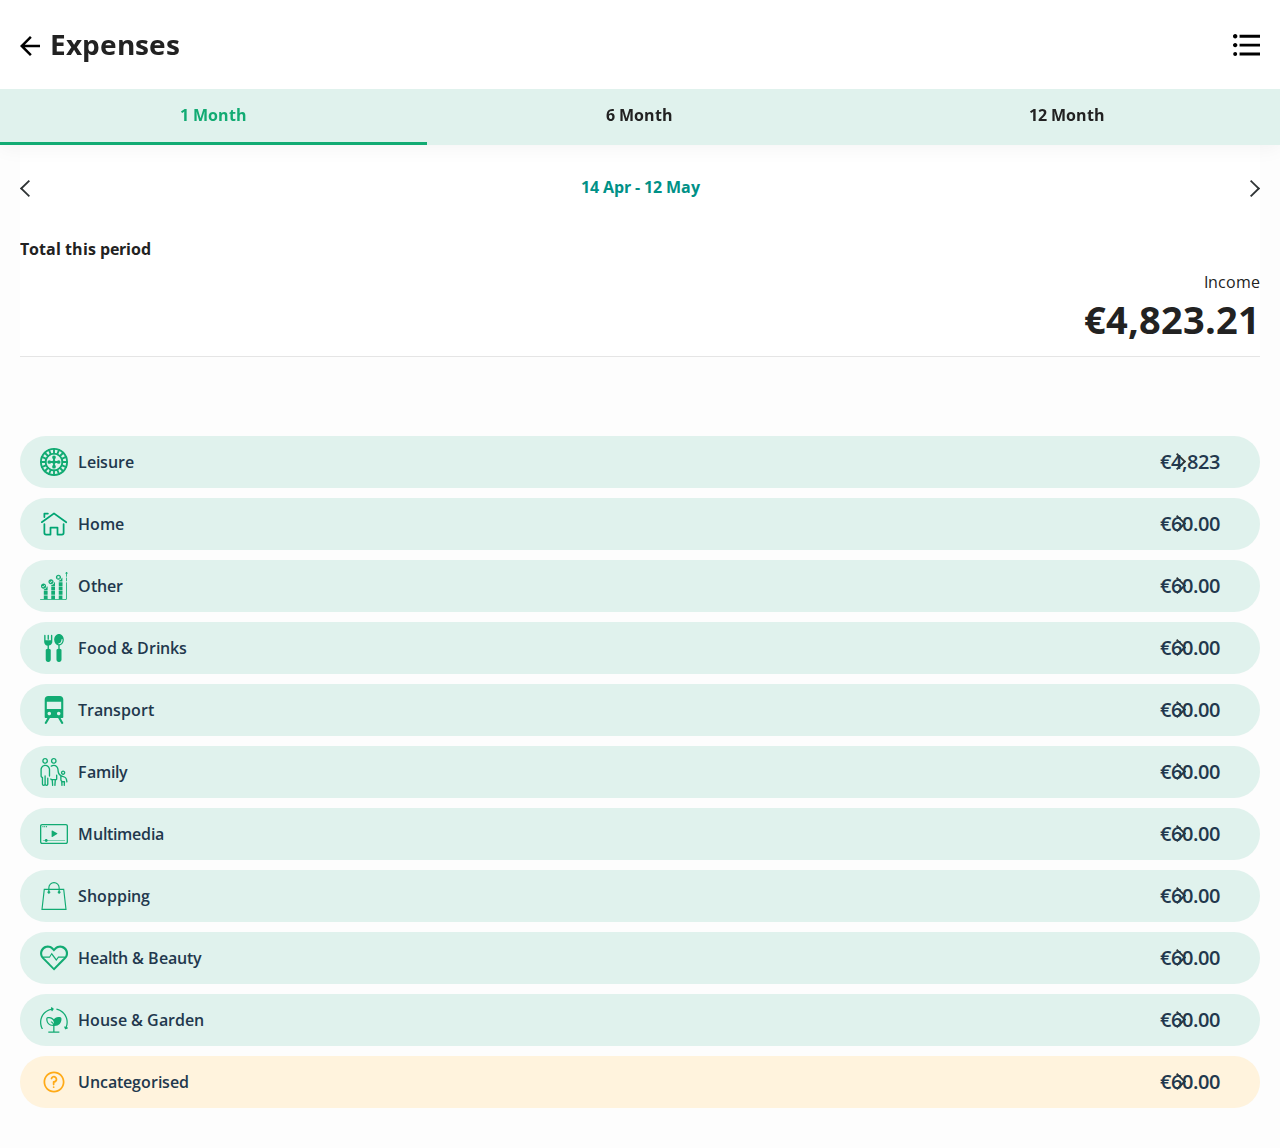
==== commit 2e863164: "left to spend tabs design with charts" ====
--- a/html/expense.html
+++ b/html/expense.html
@@ -41,17 +41,19 @@
         <div class="tabs-content">
             <div id="month-1" class="tab-content current">
                 <div class="default-lr-space tab-content-box">
-                    <div class="income-content-box">
-                        <div class="date-box">
-                            <a href="#" class="np-angle prev-date"><img src="images/left_angle.svg"></a>
-                            <label>14 Apr - 12 May</label>
-                            <a href="#" class="np-angle next-date"><img src="images/right_angle.svg"></a>
-                        </div>
-                        <div class="total-this-period">
-                            <p><strong>Total this period</strong></p>
-                            <div class="text-right">
-                                <p>Income</p>
-                                <h1>&euro;4,823.21</h1>
+                    <div class="income-content-box position-fixed-spacer">
+                        <div class="expense-fixed-box">
+                            <div class="date-box">
+                                <a href="#" class="np-angle prev-date"><img src="images/left_angle.svg"></a>
+                                <label>14 Apr - 12 May</label>
+                                <a href="#" class="np-angle next-date"><img src="images/right_angle.svg"></a>
+                            </div>
+                            <div class="total-this-period">
+                                <p><strong>Total this period</strong></p>
+                                <div class="text-right">
+                                    <p>Income</p>
+                                    <h1>&euro;4,823.21</h1>
+                                </div>
                             </div>
                         </div>
                         <div class="ic-button-block">
@@ -220,4 +222,4 @@
 <script src="js/custom.js"></script>
 <script src="js/charts_custom.js"></script>
 </body>
-</html>
+</html>--- a/html/scss/style.css
+++ b/html/scss/style.css
@@ -492,7 +492,7 @@
 }
 
 .custom-control .custom-control-label::before {
-  border: 1px solid #636466;
+  border: 1px solid #636363;
   background-color: #ffffff;
   width: 18px;
   height: 18px;
@@ -534,25 +534,25 @@
 }
 
 ::-webkit-input-placeholder {
-  color: #636466;
+  color: #636363;
   font-family: "Open Sans", sans-serif;
   opacity: 1;
 }
 
 ::-moz-placeholder {
-  color: #636466;
+  color: #636363;
   font-family: "Open Sans", sans-serif;
   opacity: 1;
 }
 
 :-ms-input-placeholder {
-  color: #636466;
+  color: #636363;
   font-family: "Open Sans", sans-serif;
   opacity: 1;
 }
 
 :-moz-placeholder {
-  color: #636466;
+  color: #636363;
   font-family: "Open Sans", sans-serif;
   opacity: 1;
 }
@@ -790,7 +790,7 @@
   display: inline-block;
   list-style: none;
   padding: 0px 10px;
-  border-right: 1px solid #2f2f2b;
+  border-right: 1px solid #22384d;
   line-height: 1.1em;
 }
 
@@ -811,7 +811,7 @@
   display: inline-block;
   font-family: "Open Sans", sans-serif;
   text-transform: uppercase;
-  color: #2f2f2b;
+  color: #22384d;
   font-weight: 500;
   text-decoration: none;
   font-size: 15px;
@@ -1261,30 +1261,30 @@
 }
 
 .button-style.darkgray-btn {
-  background-color: #636466;
+  background-color: #22384d;
 }
 
 .button-style.lightpink-btn {
   background-color: #fdecfb;
-  color: #2f2f2b;
+  color: #22384d;
   background-image: url("../images/right_angle.svg");
 }
 
 .button-style.lightgreen-btn {
   background-color: #e0f2ed;
-  color: #2f2f2b;
+  color: #22384d;
   background-image: url("../images/right_angle.svg");
 }
 
 .button-style.lightyellow-btn {
   background-color: #fff3dd;
-  color: #2f2f2b;
+  color: #22384d;
   background-image: url("../images/right_angle.svg");
 }
 
 .button-style.lightviolet-btn {
   background-color: #e2e3ff;
-  color: #2f2f2b;
+  color: #22384d;
   background-image: url("../images/right_angle.svg");
 }
 
@@ -1690,6 +1690,19 @@
   margin: 0;
 }
 
+.left-to-spend-content {
+  padding-bottom: 20px;
+}
+
+.left-to-spend-content h1 {
+  margin: 0 0 5px;
+}
+
+.left-to-spend-content .badge {
+  padding: 5px 15px;
+  border-radius: 5px;
+}
+
 .pink-theme .tab-panel-block .tabs-list .tabs {
   background-color: #fdecfb;
 }
@@ -1756,6 +1769,29 @@
   margin-top: 30px;
 }
 
+.expense-fixed-box {
+  position: fixed;
+  top: 136px;
+  padding-top: 40px;
+  width: calc(100% - 40px);
+  left: 0;
+  right: 0;
+  margin: auto;
+  z-index: 1;
+  background-color: #ffffff;
+}
+
+.fixed-block {
+  position: absolute;
+  top: 0;
+  left: 0;
+  right: 0;
+}
+
+.fixed-block-spacer {
+  position: relative;
+}
+
 .green-theme .tabs-list .tabs {
   background-color: #e0f2ed;
 }
@@ -1810,4 +1846,44 @@
   background-color: #e2e3ff;
   color: #7b81d5;
 }
+
+.gray-theme .tabs-list .tabs {
+  background-color: #22384d;
+  color: #e5e5e5;
+}
+
+.gray-theme .tabs-list .tabs li {
+  border-color: #636363;
+}
+
+.gray-theme .tabs-list .tabs li.current {
+  color: #ffffff;
+  border-color: #d4850e;
+}
+
+.gray-theme .income-content-box .date-box label {
+  color: #22384d;
+}
+
+.gray-theme .filter-icon a svg, .gray-theme .filter-icon a svg path {
+  fill: #22384d;
+}
+
+.gray-theme .average-prices-box .col label {
+  color: #22384d;
+}
+
+.gray-theme .apexcharts-bar-series path, .gray-theme .apexcharts-bar-series text {
+  fill: #22384d !important;
+}
+
+.gray-theme .l-t-box .l-t-icon-text .l-t-icon {
+  background-color: #22384d;
+  color: #22384d;
+}
+
+.gray-theme .badge {
+  background-color: #22384d;
+  color: #ffffff;
+}
 /*# sourceMappingURL=style.css.map */